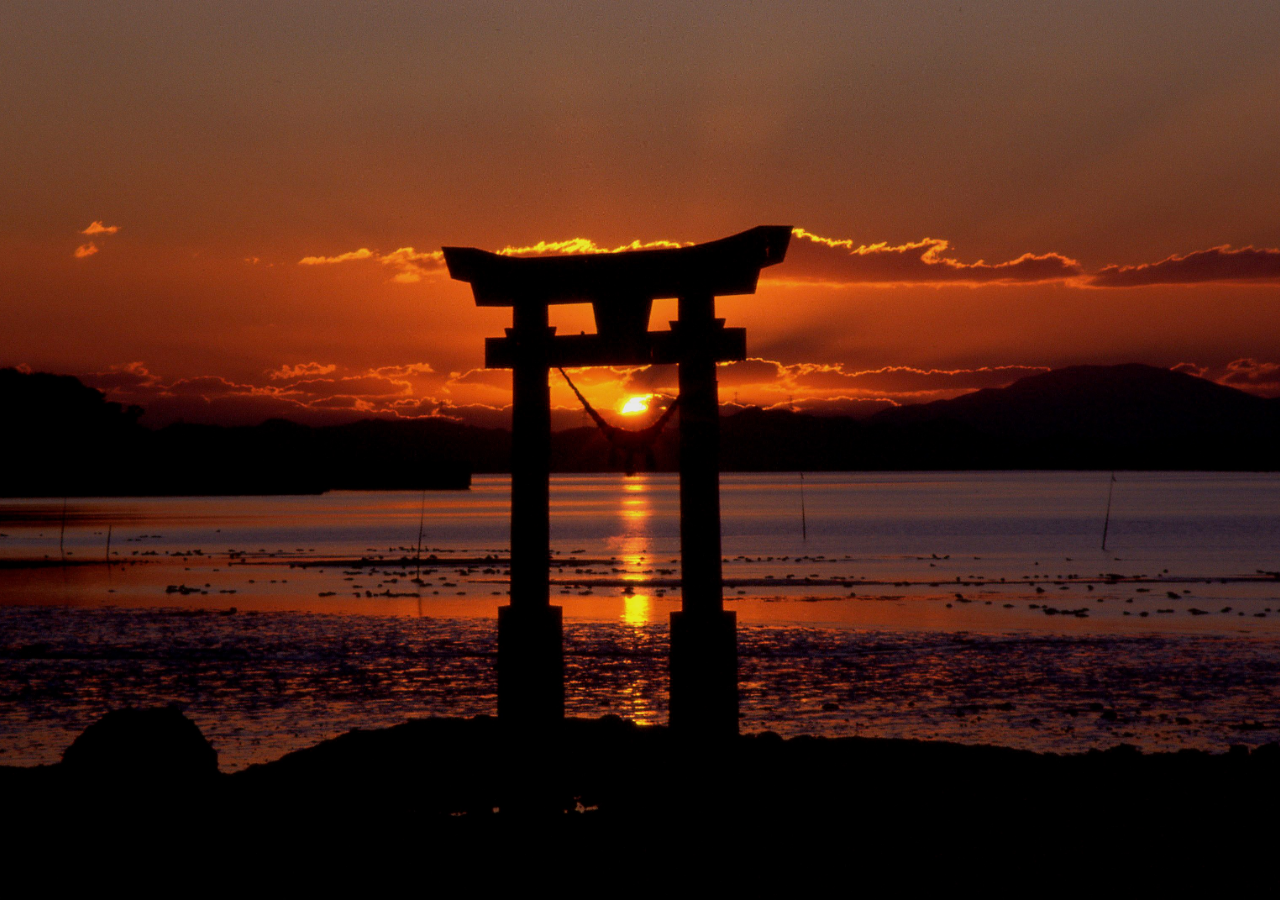
==== test/index.html @ 8ebdd31b "Test CSS background cover." ====
<html>
<head>
<style type="text/css">
html { 
  background: url(sunset-129503.jpg) no-repeat center center fixed; 
  -webkit-background-size: cover;
  -moz-background-size: cover;
  -o-background-size: cover;
  background-size: cover;
}
</style>
</head>
<body>
</body>
</html>
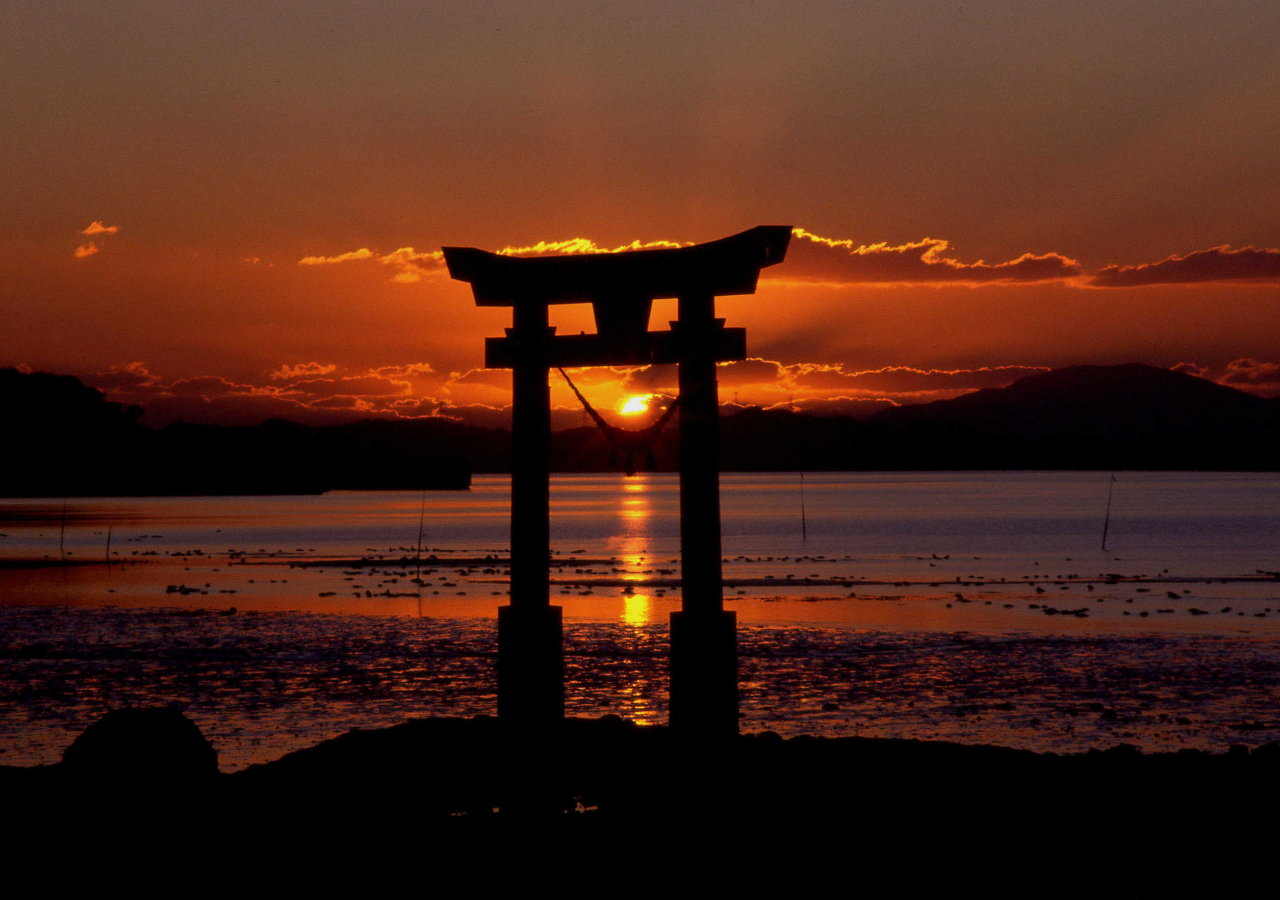
==== commit 8e0aed25: "Test CSS background cover - update." ====
--- a/test/index.html
+++ b/test/index.html
@@ -2,7 +2,7 @@
 <head>
 <style type="text/css">
 html { 
-  background: url(sunset-129503.jpg) no-repeat center center fixed; 
+  background: url(login-background.jpg) no-repeat center center fixed; 
   -webkit-background-size: cover;
   -moz-background-size: cover;
   -o-background-size: cover;
